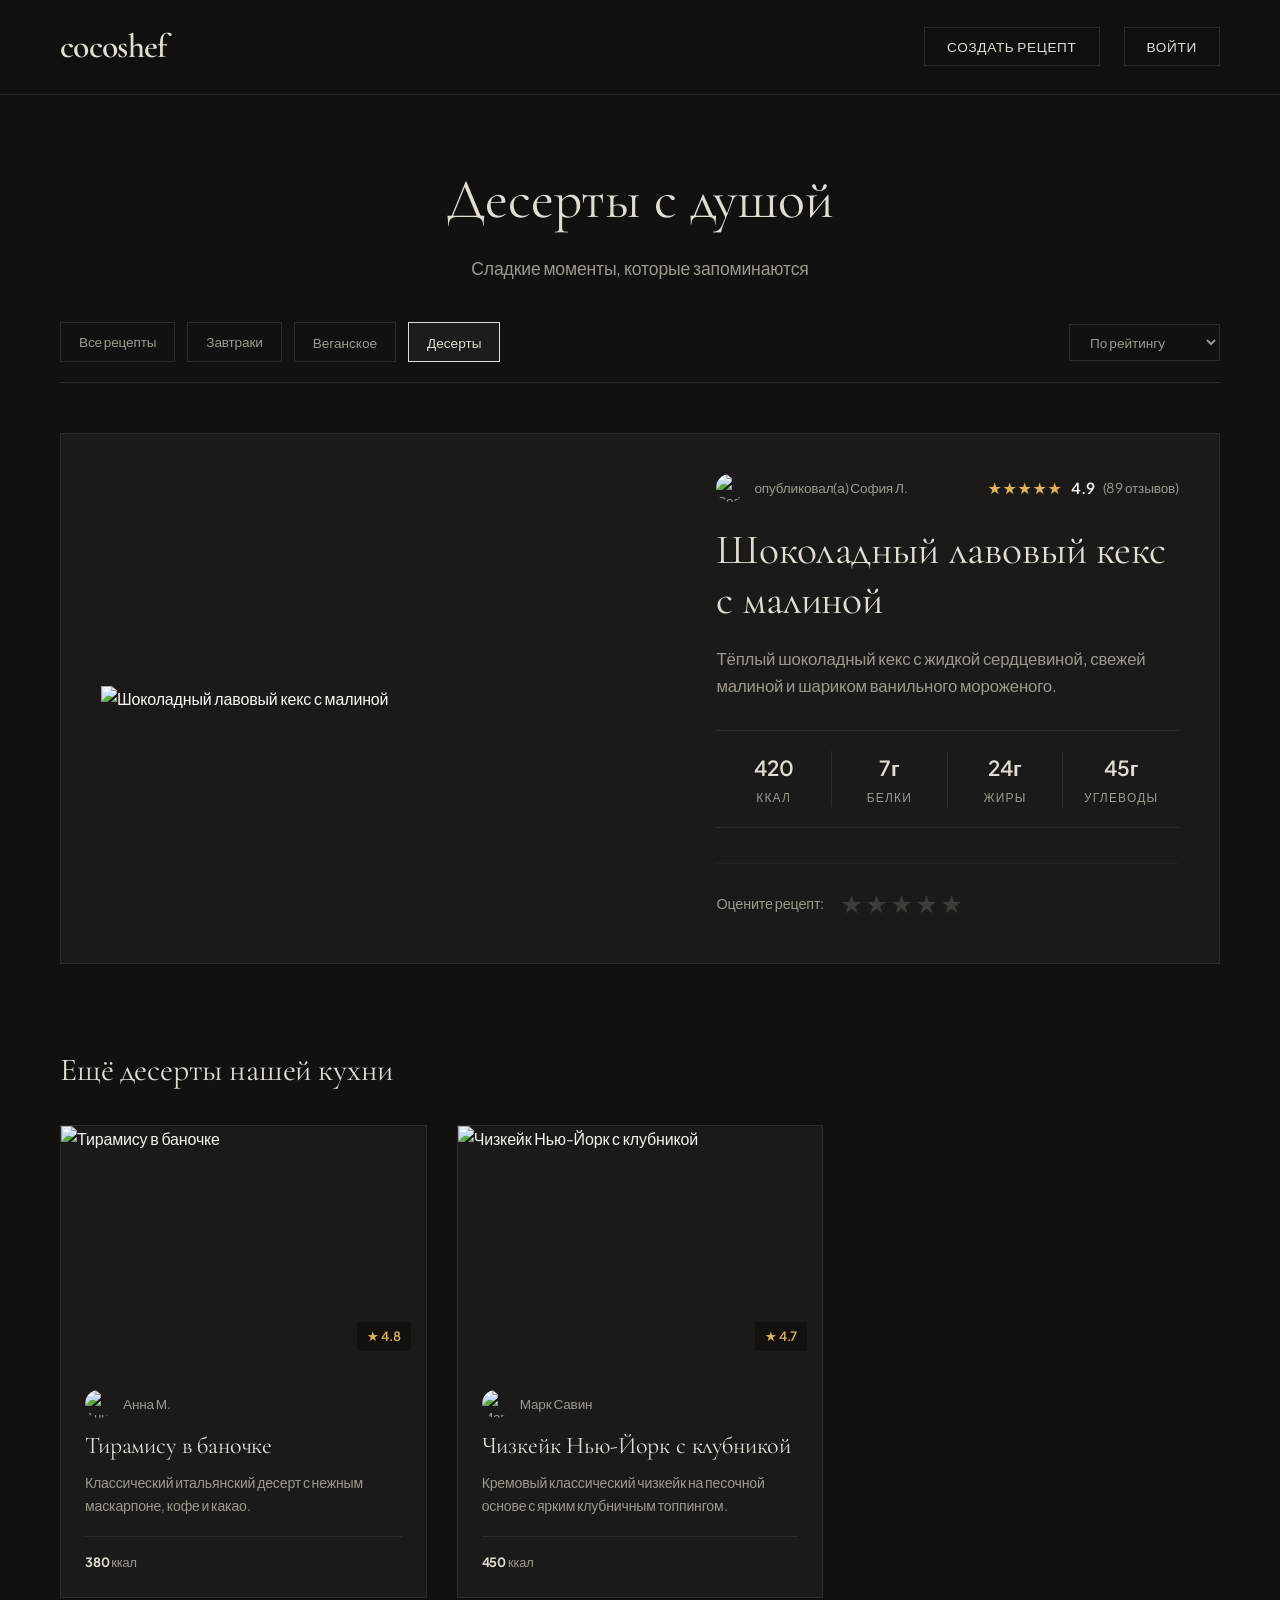
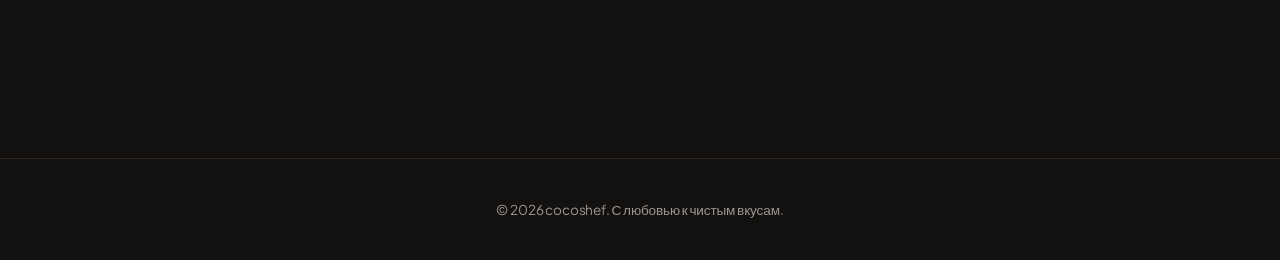
==== src/frontend/deserts.html @ 36ad72a9 "Add files via upload" ====
<!DOCTYPE html>
<html lang="ru">
<head>
    <meta charset="UTF-8">
    <meta name="viewport" content="width=device-width, initial-scale=1.0">
    <title>Десерты — cocoshef</title>

    <link rel="preconnect" href="https://fonts.googleapis.com">
    <link rel="preconnect" href="https://fonts.gstatic.com" crossorigin>
    <link href="https://fonts.googleapis.com/css2?family=Cormorant+Garamond:ital,wght@0,400;0,600;1,400&family=Plus+Jakarta+Sans:wght@300;400;500;600&display=swap" rel="stylesheet">
    <link rel="stylesheet" href="style.css">
</head>
<body>

<header class="header">
    <div class="header-container">
        <a href="main.html" class="logo">cocoshef</a>
        <nav class="nav">

            <a href="#" class="nav-link hidden" id="nav-my-profile">Мой профиль</a>
        </nav>
        <div class="user-actions">
            <button class="btn btn-secondary" id="btn-create-recipe-trigger">Создать рецепт</button>
            <button class="btn btn-secondary" id="auth-trigger-btn">Войти</button>

            <div class="profile-preview hidden" id="profile-block">
                <div class="avatar-container" id="profile-avatar-container"></div>
                <span class="profile-name" id="profile-display-name">Гость</span>
                <button class="logout-btn" id="logout-btn">Выйти</button>
            </div>
        </div>
    </div>
</header>

<main class="main-content">
    <section class="filter-section">
        <h1 class="page-title">Десерты с душой</h1>
        <p class="page-subtitle">Сладкие моменты, которые запоминаются</p>

        <div class="filter-wrapper">
            <div class="filter-group">
                <a href="main.html" class="filter-btn">Все рецепты</a>
                <a href="breakfast.html" class="filter-btn">Завтраки</a>
                <button class="filter-btn">Веганское</button>
                <button class="filter-btn active">Десерты</button>

            </div>
            <div class="sort-select-wrapper">
                <select class="sort-select">
                    <option>По рейтингу</option>
                    <option>Сначала новые</option>
                </select>
            </div>
        </div>
    </section>

    <!-- Главный десерт -->
    <section class="recipe-detail-container" id="featured-dessert-container"></section>

    <!-- Остальные десерты -->
    <section class="similar-section">
        <h3 class="section-divider-title">Ещё десерты нашей кухни</h3>
        <div class="recipe-grid" id="desserts-grid"></div>
    </section>
</main>

<footer class="footer">
    <p>&copy; 2026 cocoshef. С любовью к чистым вкусам.</p>
</footer>

<script>
    const dessertRecipes = [
        {
            id: 201,
            title: "Шоколадный лавовый кекс с малиной",
            description: "Тёплый шоколадный кекс с жидкой сердцевиной, свежей малиной и шариком ванильного мороженого.",
            kbju: { k: 420, b: 7, j: 24, u: 45 },
            image: "https://i.pinimg.com/736x/d1/35/e5/d135e5c8a2bd33c88c1f92a55b0c1d4f.jpg",
            rating: 4.9,
            votes: 89,
            author: { name: "София Л.", login: "sophia", avatar: "https://images.unsplash.com/photo-1494790108377-be9c29b29330?auto=format&fit=crop&q=80&w=100" }
        },
        {
            id: 202,
            title: "Тирамису в баночке",
            description: "Классический итальянский десерт с нежным маскарпоне, кофе и какао.",
            kbju: { k: 380, b: 9, j: 26, u: 32 },
            image: "https://images.unsplash.com/photo-1541781774459-bb2af2f05b55?auto=format&fit=crop&q=80&w=800",
            rating: 4.8,
            votes: 64,
            author: { name: "Анна М.", login: "anna", avatar: "https://images.unsplash.com/photo-1494790108377-be9c29b29330?auto=format&fit=crop&q=80&w=100" }
        },
        {
            id: 203,
            title: "Чизкейк Нью-Йорк с клубникой",
            description: "Кремовый классический чизкейк на песочной основе с ярким клубничным топпингом.",
            kbju: { k: 450, b: 11, j: 32, u: 38 },
            image: "https://images.unsplash.com/photo-1563729784474-77d17bf7d8e0?auto=format&fit=crop&q=80&w=800",
            rating: 4.7,
            votes: 52,
            author: { name: "Марк Савин", login: "mark", avatar: "https://images.unsplash.com/photo-1507003211169-0a1dd7228f2d?auto=format&fit=crop&q=80&w=100" }
        }
    ];

    function getAvatarHtml(user, sizeClass = "avatar") {
        if (user && user.avatar) return `<img src="${user.avatar}" alt="${user.name}" class="${sizeClass}">`;
        const letter = user && user.name ? user.name[0].toUpperCase() : '?';
        return `<div class="${sizeClass} avatar-placeholder">${letter}</div>`;
    }

    function renderDessertsPage() {
        const featuredContainer = document.getElementById('featured-dessert-container');
        const grid = document.getElementById('desserts-grid');
        const featured = dessertRecipes[0];

        featuredContainer.innerHTML = `
               <article class="main-recipe">
        <div class="recipe-hero-image">
            <img src="${featured.image}" alt="${featured.title}">
        </div>
        <div class="recipe-content">
            <div class="recipe-meta-top">
                <a href="#" class="author-badge">
                    ${getAvatarHtml(featured.author, "avatar-sm")}
                    <span>опубликовал(а) ${featured.author.name}</span>
                </a>
                <div class="rating-display">
                    <div class="stars">★★★★★</div>
                    <span class="rating-value">${featured.rating.toFixed(1)}</span>
                    <span class="votes-count">(${featured.votes} отзывов)</span>
                </div>
            </div>

            <h2 class="recipe-title">${featured.title}</h2>
            <p class="recipe-description">${featured.description}</p>

            <div class="kbju-container">
                <div class="kbju-item"><span class="kbju-val">${featured.kbju.k}</span><span class="kbju-label">Ккал</span></div>
                <div class="kbju-item"><span class="kbju-val">${featured.kbju.b}г</span><span class="kbju-label">Белки</span></div>
                <div class="kbju-item"><span class="kbju-val">${featured.kbju.j}г</span><span class="kbju-label">Жиры</span></div>
                <div class="kbju-item"><span class="kbju-val">${featured.kbju.u}г</span><span class="kbju-label">Углеводы</span></div>
            </div>

            <!-- === БЛОК ОЦЕНКИ === -->
            <div class="rate-this" data-recipe-id="${featured.id}">
                <span class="rate-title">Оцените рецепт:</span>
                <div class="star-rating-input">
                    <input type="radio" id="star5-b${featured.id}" name="rate-b${featured.id}" value="5"><label for="star5-b${featured.id}"></label>
                    <input type="radio" id="star4-b${featured.id}" name="rate-b${featured.id}" value="4"><label for="star4-b${featured.id}"></label>
                    <input type="radio" id="star3-b${featured.id}" name="rate-b${featured.id}" value="3"><label for="star3-b${featured.id}"></label>
                    <input type="radio" id="star2-b${featured.id}" name="rate-b${featured.id}" value="2"><label for="star2-b${featured.id}"></label>
                    <input type="radio" id="star1-b${featured.id}" name="rate-b${featured.id}" value="1"><label for="star1-b${featured.id}"></label>
                </div>
            </div>
        </div>
    </article>
            `;

        grid.innerHTML = '';
        dessertRecipes.slice(1).forEach(rec => {
            const card = document.createElement('article');
            card.className = 'recipe-card';
            card.innerHTML = `
                    <div class="card-img-wrapper">
                        <img src="${rec.image}" alt="${rec.title}">
                        <div class="card-rating">★ ${rec.rating.toFixed(1)}</div>
                    </div>
                    <div class="card-body">
                        <div class="author-badge card-author">
                            ${getAvatarHtml(rec.author, "avatar-sm")}
                            <span>${rec.author.name}</span>
                        </div>
                        <h4 class="card-title">${rec.title}</h4>
                        <p class="card-desc">${rec.description}</p>
                        <div class="card-kbju">
                            <span><b>${rec.kbju.k}</b> ккал</span>
                        </div>
                    </div>
                `;
            grid.appendChild(card);
        });



        function setupRatingSystem() {
            const ratingInputs = document.querySelectorAll('.star-rating-input input');
            ratingInputs.forEach(input => {
                // Удаляем старые слушатели, чтобы не дублировались
                input.replaceWith(input.cloneNode(true));
            });

            // Добавляем новые
            document.querySelectorAll('.star-rating-input input').forEach(input => {
                input.addEventListener('change', (e) => {
                    const ratingValue = parseInt(e.target.value);
                    const recipeId = e.target.name.split('-')[1].replace('b',''); // для breakfasts/desserts

                    // Здесь можно добавить логику сохранения рейтинга в localStorage,
                    // но для начала хотя бы покажем, что работает
                    console.log(`Оценка ${ratingValue} для рецепта ${recipeId}`);
                    alert(`Вы поставили ${ratingValue} ★ рецепту!`);
                });
            });
        }
        setupRatingSystem();
    }

    document.addEventListener('DOMContentLoaded', renderDessertsPage);
</script>
</body>
</html>
---- src/frontend/style.css ----
:root {
    --bg-dark: #121110;        /* Глубокий темный трюфель */
    --bg-card: #1c1a18;        /* Мягкий черный для блоков */
    --accent-pastel: #e3dcd2;  /* Теплый пастельный крем */
    --accent-soft: #a7b3a5;    /* Мягкий шалфейный (зеленый) */
    --text-main: #f5f2eb;      /* Сливки (основной текст) */
    --text-muted: #9e978e;    /* Приглушенный песочный */
    --border-color: #2e2a27;   /* Тонкие стильные границы */
    --font-serif: 'Cormorant Garamond', Georgia, serif;
    --font-sans: 'Plus Jakarta Sans', sans-serif;
    --star-gold: #dfb15b;      /* Золото для рейтинга */
}

/* --- СБРОС СТИЛЕЙ --- */
* {
    margin: 0;
    padding: 0;
    box-sizing: border-box;
}

body {
    background-color: var(--bg-dark);
    color: var(--text-main);
    font-family: var(--font-sans);
    line-height: 1.6;
    letter-spacing: -0.01em;
}

/* Класс-помощник для скрытия элементов */
.hidden {
    display: none !important;
}

/* --- КНОПКИ И ССЫЛКИ --- */
a {
    color: inherit;
    text-decoration: none;
    transition: color 0.3s ease;
}

.btn {
    font-family: var(--font-sans);
    padding: 10px 22px;
    border: 1px solid transparent;
    cursor: pointer;
    font-size: 0.85rem;
    letter-spacing: 0.05em;
    text-transform: uppercase;
    transition: all 0.3s ease;
}

.btn-secondary {
    background: transparent;
    color: var(--accent-pastel);
    border-color: var(--border-color);
}

.btn-secondary:hover {
    background: var(--accent-pastel);
    color: var(--bg-dark);
    border-color: var(--accent-pastel);
}

/* --- ШАПКА САЙТА (HEADER) --- */
.header {
    border-bottom: 1px solid var(--border-color);
    position: sticky;
    top: 0;
    background-color: rgba(18, 17, 16, 0.9);
    backdrop-filter: blur(10px);
    z-index: 100;
}

.header-container {
    max-width: 1200px;
    margin: 0 auto;
    padding: 20px;
    display: flex;
    justify-content: space-between;
    align-items: center;
}

.logo {
    font-family: var(--font-serif);
    font-size: 2.1rem;
    font-weight: 600;
    letter-spacing: -0.02em;
    color: var(--accent-pastel);
}

.nav {
    display: flex;
    gap: 32px;
}

.nav-link {
    font-size: 0.9rem;
    color: var(--text-muted);
    font-weight: 500;
}

.nav-link:hover, .nav-link.active {
    color: var(--accent-pastel);
}

.user-actions {
    display: flex;
    align-items: center;
    gap: 24px;
}

/* Блок профиля в шапке */
.profile-preview {
    display: flex;
    align-items: center;
    gap: 12px;
}

.avatar {
    width: 36px;
    height: 36px;
    border-radius: 50%;
    object-fit: cover;
    border: 1px solid var(--border-color);
}

.profile-name {
    font-size: 0.9rem;
    font-weight: 500;
    color: var(--accent-pastel);
}

.logout-btn {
    background: transparent;
    border: none;
    color: var(--text-muted);
    font-size: 0.75rem;
    text-transform: uppercase;
    letter-spacing: 0.05em;
    cursor: pointer;
    transition: color 0.3s;
    padding: 2px 8px;
    border-bottom: 1px dashed var(--border-color);
}

.logout-btn:hover {
    color: #e57373;
    border-bottom-color: #e57373;
}

/* --- СЕКЦИЯ ФИЛЬТРАЦИИ --- */
.main-content {
    max-width: 1200px;
    margin: 0 auto;
    padding: 60px 20px;
}

.page-title {
    font-family: var(--font-serif);
    font-size: 3.5rem;
    font-weight: 400;
    text-align: center;
    margin-bottom: 10px;
    color: var(--accent-pastel);
}

.page-subtitle {
    text-align: center;
    color: var(--text-muted);
    font-size: 1.1rem;
    margin-bottom: 40px;
}

.filter-wrapper {
    display: flex;
    justify-content: space-between;
    align-items: center;
    border-bottom: 1px solid var(--border-color);
    padding-bottom: 20px;
    margin-bottom: 50px;
    flex-wrap: wrap;
    gap: 20px;
}

.filter-group {
    display: flex;
    gap: 12px;
    flex-wrap: wrap;
}

.filter-btn {
    background: transparent;
    border: 1px solid var(--border-color);
    color: var(--text-muted);
    padding: 8px 18px;
    font-size: 0.85rem;
    cursor: pointer;
    font-family: var(--font-sans);
    transition: all 0.25s ease;
}

.filter-btn:hover, .filter-btn.active {
    border-color: var(--accent-pastel);
    color: var(--accent-pastel);
    background-color: rgba(227, 220, 210, 0.05);
}

.sort-select {
    background: var(--bg-dark);
    color: var(--text-muted);
    border: 1px solid var(--border-color);
    padding: 8px 16px;
    font-family: var(--font-sans);
    font-size: 0.85rem;
    outline: none;
    cursor: pointer;
}

/* --- ДЕТАЛЬНАЯ СТРАНИЦА РЕЦЕПТА --- */
.recipe-detail-container {
    margin-bottom: 80px;
}

.main-recipe {
    display: grid;
    grid-template-columns: 1.1fr 0.9fr;
    gap: 50px;
    align-items: center;
    background-color: var(--bg-card);
    border: 1px solid var(--border-color);
    padding: 40px;
}

.recipe-hero-image img {
    width: 100%;
    height: 500px;
    object-fit: cover;
    filter: grayscale(10%) contrast(105%);
}

.recipe-meta-top {
    display: flex;
    justify-content: space-between;
    align-items: center;
    margin-bottom: 24px;
    flex-wrap: wrap;
    gap: 15px;
}

/* Автор рецепта */
.author-badge {
    display: inline-flex;
    align-items: center;
    gap: 10px;
    font-size: 0.85rem;
    color: var(--text-muted);
}

.avatar-sm {
    width: 28px;
    height: 28px;
    border-radius: 50%;
    object-fit: cover;
}

.author-badge:hover span {
    color: var(--accent-pastel);
}

/* Звездный рейтинг */
.rating-display {
    display: flex;
    align-items: center;
    gap: 8px;
}

.stars {
    color: var(--star-gold);
    letter-spacing: 2px;
    font-size: 0.95rem;
}

.rating-value {
    font-weight: 600;
    font-size: 0.95rem;
}

.votes-count {
    color: var(--text-muted);
    font-size: 0.85rem;
}

.recipe-title {
    font-family: var(--font-serif);
    font-size: 2.6rem;
    line-height: 1.2;
    font-weight: 400;
    margin-bottom: 20px;
    color: var(--accent-pastel);
}

.recipe-description {
    color: var(--text-muted);
    font-size: 1.05rem;
    margin-bottom: 30px;
}

/* КБЖУ */
.kbju-container {
    display: grid;
    grid-template-columns: repeat(4, 1fr);
    border-top: 1px solid var(--border-color);
    border-bottom: 1px solid var(--border-color);
    padding: 20px 0;
    margin-bottom: 35px;
    text-align: center;
}

.kbju-item {
    border-right: 1px solid var(--border-color);
}

.kbju-item:last-child {
    border-right: none;
}

.kbju-val {
    display: block;
    font-size: 1.3rem;
    font-weight: 600;
    color: var(--accent-pastel);
}

.kbju-label {
    display: block;
    font-size: 0.75rem;
    text-transform: uppercase;
    color: var(--text-muted);
    letter-spacing: 0.1em;
    margin-top: 4px;
}

/* Оценка (CSS звезды) */
.rate-this {
    display: flex;
    align-items: center;
    gap: 15px;
    border-top: 1px solid rgba(255,255,255,0.03);
    padding-top: 20px;
}

.rate-title {
    font-size: 0.9rem;
    color: var(--text-muted);
}

.star-rating-input {
    display: flex;
    flex-direction: row-reverse;
    justify-content: flex-end;
}

.star-rating-input input {
    display: none;
}

.star-rating-input label {
    font-size: 1.5rem;
    color: #3e3a35;
    cursor: pointer;
    transition: color 0.2s ease;
    padding: 0 2px;
}

.star-rating-input label:before {
    content: "★";
}

.star-rating-input input:checked ~ label,
.star-rating-input label:hover,
.star-rating-input label:hover ~ label {
    color: var(--star-gold);
}

/* --- СЕКЦИЯ ПОХОЖИХ РЕЦЕПТОВ --- */
.similar-section {
    margin-top: 80px;
}

.section-divider-title {
    font-family: var(--font-serif);
    font-size: 2rem;
    font-weight: 400;
    margin-bottom: 30px;
    color: var(--accent-pastel);
}

.recipe-grid {
    display: grid;
    grid-template-columns: repeat(3, 1fr);
    gap: 30px;
}

.recipe-card {
    background-color: var(--bg-card);
    border: 1px solid var(--border-color);
    transition: transform 0.3s ease, border-color 0.3s ease;
}

.recipe-card:hover {
    transform: translateY(-5px);
    border-color: #403b37;
}

.card-img-wrapper {
    position: relative;
    overflow: hidden;
    height: 240px;
}

.card-img-wrapper img {
    width: 100%;
    height: 100%;
    object-fit: cover;
    transition: transform 0.5s ease;
}

.recipe-card:hover .card-img-wrapper img {
    transform: scale(1.05);
}

.card-rating {
    position: absolute;
    bottom: 15px;
    right: 15px;
    background: rgba(18, 17, 16, 0.85);
    padding: 4px 10px;
    font-size: 0.8rem;
    font-weight: 600;
    color: var(--star-gold);
    backdrop-filter: blur(5px);
}

.card-body {
    padding: 24px;
}

.card-author {
    margin-bottom: 12px;
}

.card-title {
    font-family: var(--font-serif);
    font-size: 1.5rem;
    font-weight: 400;
    line-height: 1.3;
    margin-bottom: 10px;
    color: var(--accent-pastel);
}

.card-desc {
    color: var(--text-muted);
    font-size: 0.88rem;
    margin-bottom: 20px;
    display: -webkit-box;
    -webkit-line-clamp: 2;
    -webkit-box-orient: vertical;
    overflow: hidden;
}

.card-kbju {
    border-top: 1px solid var(--border-color);
    padding-top: 15px;
    display: flex;
    justify-content: space-between;
    font-size: 0.8rem;
    color: var(--text-muted);
}

.card-kbju b {
    color: var(--accent-pastel);
}

/* --- СТИЛИ ДЛЯ МОДАЛЬНОГО ОКНА (AUTH MODAL) --- */
.modal-overlay {
    position: fixed;
    top: 0;
    left: 0;
    width: 100%;
    height: 100%;
    background-color: rgba(10, 9, 8, 0.9);
    backdrop-filter: blur(8px);
    display: flex;
    justify-content: center;
    align-items: center;
    z-index: 200;
    transition: opacity 0.3s ease;
}

.modal-card {
    background-color: var(--bg-card);
    border: 1px solid var(--border-color);
    width: 100%;
    max-width: 420px;
    padding: 40px;
    position: relative;
    box-shadow: 0 20px 40px rgba(0, 0, 0, 0.5);
}

.modal-close {
    position: absolute;
    top: 20px;
    right: 20px;
    background: transparent;
    border: none;
    color: var(--text-muted);
    font-size: 1.8rem;
    cursor: pointer;
    line-height: 1;
    transition: color 0.2s;
}

.modal-close:hover {
    color: var(--accent-pastel);
}

.modal-tabs {
    display: flex;
    border-bottom: 1px solid var(--border-color);
    margin-bottom: 30px;
}

.tab-btn {
    flex: 1;
    background: transparent;
    border: none;
    padding: 12px 0;
    color: var(--text-muted);
    font-family: var(--font-sans);
    font-size: 0.9rem;
    font-weight: 500;
    cursor: pointer;
    text-transform: uppercase;
    letter-spacing: 0.05em;
    position: relative;
    transition: color 0.3s;
}

.tab-btn:hover, .tab-btn.active {
    color: var(--accent-pastel);
}

.tab-btn.active::after {
    content: '';
    position: absolute;
    bottom: -1px;
    left: 0;
    width: 100%;
    height: 1px;
    background-color: var(--accent-pastel);
}

/* Формы */
.auth-form {
    display: flex;
    flex-direction: column;
    gap: 20px;
}

.form-group {
    display: flex;
    flex-direction: column;
    gap: 8px;
}

.form-group label {
    font-size: 0.78rem;
    text-transform: uppercase;
    letter-spacing: 0.08em;
    color: var(--text-muted);
}

.form-group input {
    background-color: transparent;
    border: 1px solid var(--border-color);
    color: var(--text-main);
    padding: 12px 16px;
    font-family: var(--font-sans);
    font-size: 0.95rem;
    outline: none;
    transition: border-color 0.3s ease;
}

.form-group input:focus {
    border-color: var(--accent-soft);
}

.btn-submit {
    background-color: var(--accent-pastel);
    color: var(--bg-dark);
    font-weight: 600;
    margin-top: 10px;
}

.btn-submit:hover {
    background-color: var(--text-main);
}

.auth-error-msg {
    color: #e57373;
    background-color: rgba(229, 115, 115, 0.08);
    border: 1px solid rgba(229, 115, 115, 0.2);
    padding: 12px;
    font-size: 0.85rem;
    text-align: center;
    margin-bottom: 20px;
}

/* --- ПОДВАЛ (FOOTER) --- */
.footer {
    border-top: 1px solid var(--border-color);
    padding: 40px 20px;
    text-align: center;
    color: var(--text-muted);
    font-size: 0.85rem;
    margin-top: 100px;
}

/* --- АДАПТИВНОСТЬ (RESPONSIVE) --- */
@media (max-width: 968px) {
    .main-recipe {
        grid-template-columns: 1fr;
        padding: 20px;
    }
    .recipe-hero-image img {
        height: 350px;
    }
    .recipe-grid {
        grid-template-columns: repeat(2, 1fr);
    }
    .page-title {
        font-size: 2.8rem;
    }
}

@media (max-width: 650px) {
    .recipe-grid {
        grid-template-columns: 1fr;
    }
    .header-container {
        flex-direction: column;
        gap: 15px;
    }
    .nav {
        gap: 15px;
    }
}
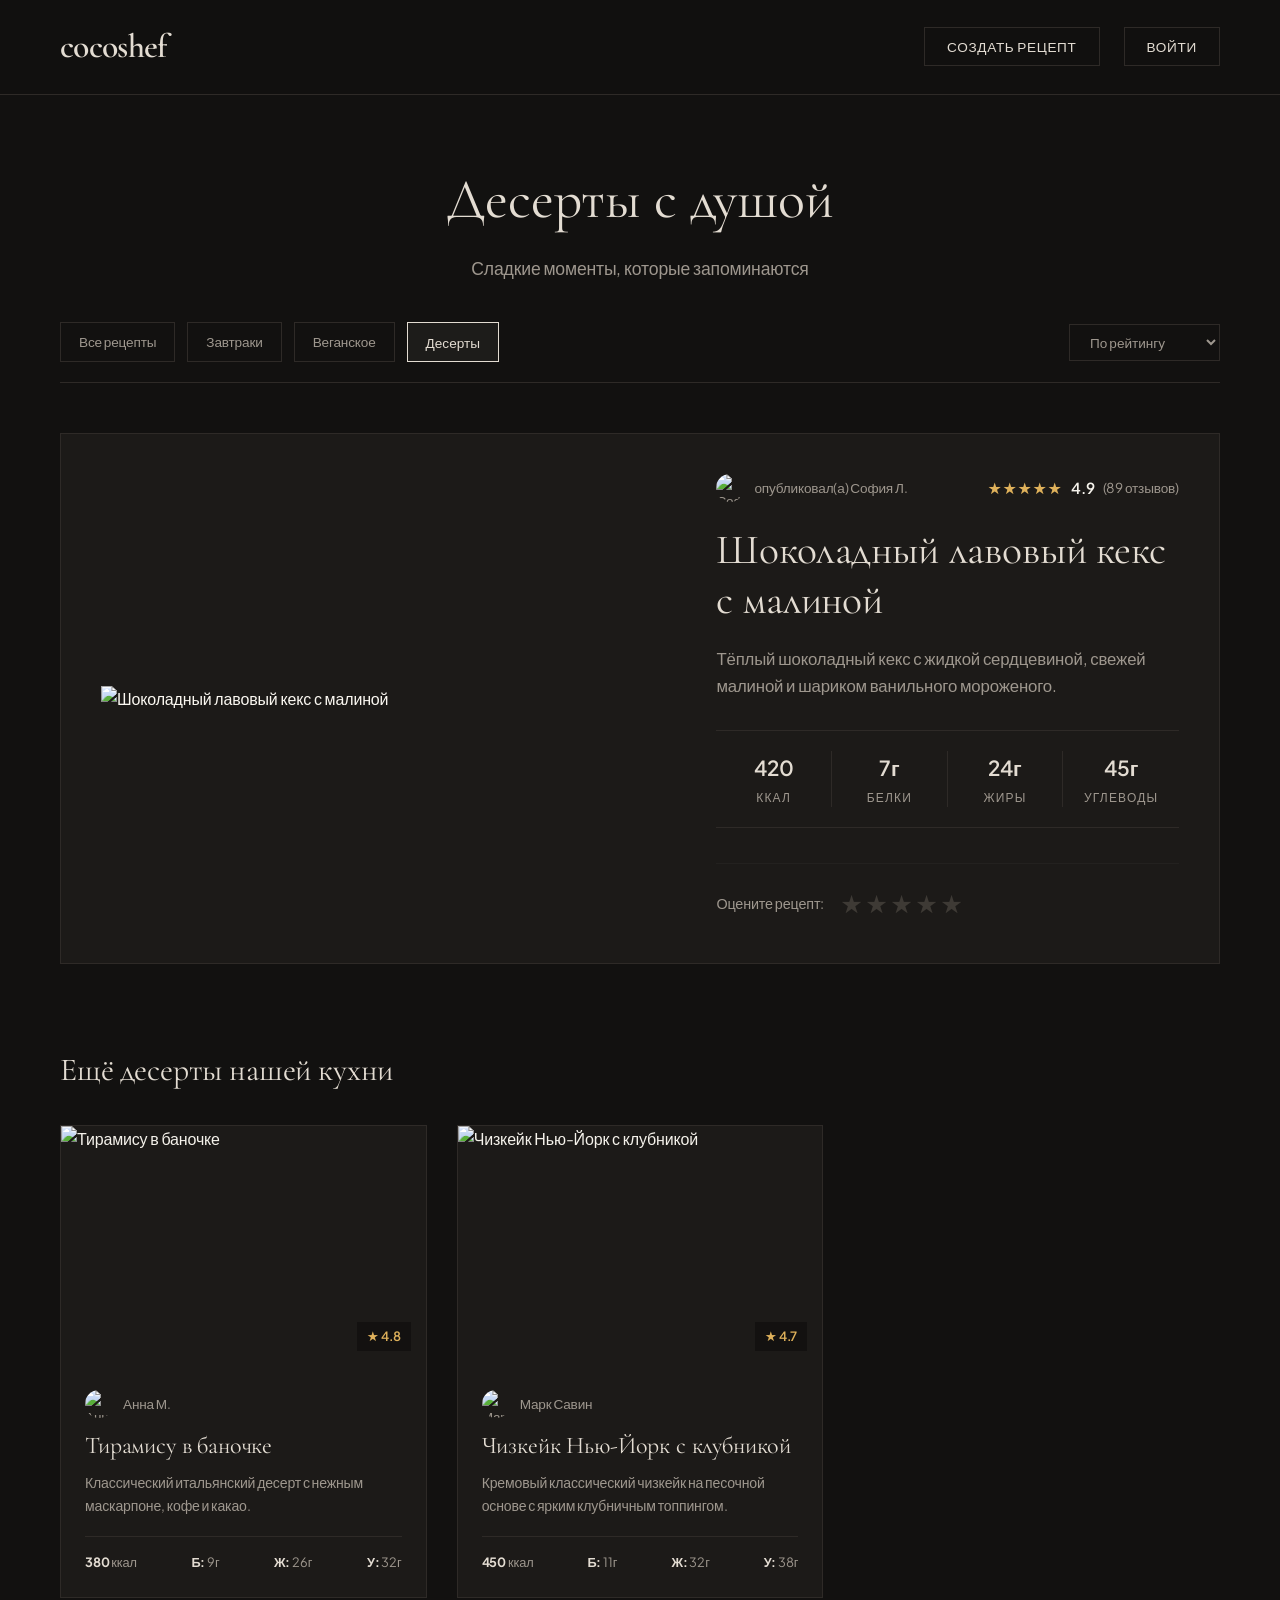
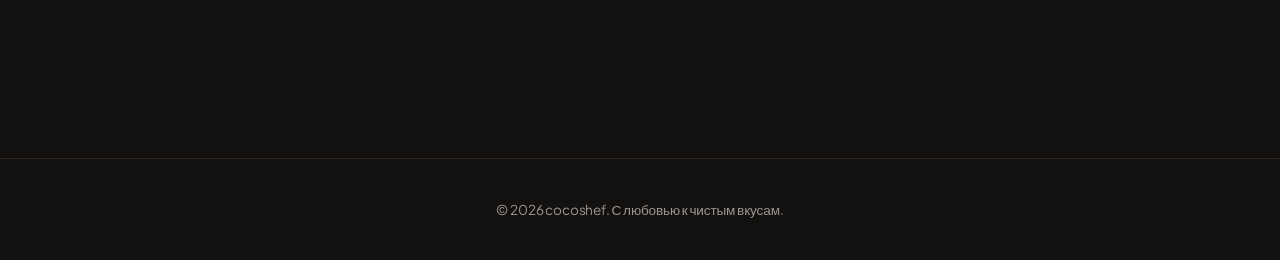
==== commit 97ec4e3f: "Add files via upload" ====
--- a/src/frontend/deserts.html
+++ b/src/frontend/deserts.html
@@ -16,7 +16,6 @@
     <div class="header-container">
         <a href="main.html" class="logo">cocoshef</a>
         <nav class="nav">
-
             <a href="#" class="nav-link hidden" id="nav-my-profile">Мой профиль</a>
         </nav>
         <div class="user-actions">
@@ -41,9 +40,8 @@
             <div class="filter-group">
                 <a href="main.html" class="filter-btn">Все рецепты</a>
                 <a href="breakfast.html" class="filter-btn">Завтраки</a>
-                <button class="filter-btn">Веганское</button>
+                <a href="vegan.html" class="filter-btn">Веганское</a>
                 <button class="filter-btn active">Десерты</button>
-
             </div>
             <div class="sort-select-wrapper">
                 <select class="sort-select">
@@ -54,10 +52,8 @@
         </div>
     </section>
 
-    <!-- Главный десерт -->
     <section class="recipe-detail-container" id="featured-dessert-container"></section>
 
-    <!-- Остальные десерты -->
     <section class="similar-section">
         <h3 class="section-divider-title">Ещё десерты нашей кухни</h3>
         <div class="recipe-grid" id="desserts-grid"></div>
@@ -68,99 +64,428 @@
     <p>&copy; 2026 cocoshef. С любовью к чистым вкусам.</p>
 </footer>
 
+<!-- МОДАЛЬНОЕ ОКНО АВТОРИЗАЦИИ / РЕГИСТРАЦИИ -->
+<div class="modal-overlay hidden" id="auth-modal">
+    <div class="modal-card">
+        <button class="modal-close" id="modal-close-btn">&times;</button>
+        <div class="modal-tabs">
+            <button class="tab-btn active" id="tab-login">Вход</button>
+            <button class="tab-btn" id="tab-register">Регистрация</button>
+        </div>
+
+        <div class="auth-error-msg hidden" id="auth-error">Неверный логин или пароль</div>
+
+        <form id="login-form" class="auth-form">
+            <div class="form-group">
+                <label>Логин (никнейм)</label>
+                <input type="text" id="login-username" required placeholder="Введите логин">
+            </div>
+            <div class="form-group">
+                <label>Пароль</label>
+                <input type="password" id="login-password" required placeholder="Ваш пароль">
+            </div>
+            <button type="submit" class="btn btn-submit">Войти на сайт</button>
+        </form>
+
+        <form id="register-form" class="auth-form hidden">
+            <div class="form-group">
+                <label>Ваше имя</label>
+                <input type="text" id="reg-name" required placeholder="Имя для отображения">
+            </div>
+            <div class="form-group">
+                <label>Логин</label>
+                <input type="text" id="reg-username" required placeholder="Уникальный никнейм">
+            </div>
+            <div class="form-group">
+                <label>Пароль</label>
+                <input type="password" id="reg-password" required minlength="4" placeholder="Минимум 4 символа">
+            </div>
+            <div class="form-group">
+                <label>Аватар (необязательно)</label>
+                <div class="file-upload-wrapper">
+                    <input type="file" id="reg-avatar" accept="image/*">
+                    <span class="file-custom-btn">Выбрать файл</span>
+                    <span class="file-name-display" id="avatar-file-name">Файл не выбран</span>
+                </div>
+                <div class="avatar-preview-box hidden" id="avatar-preview-container">
+                    <img id="avatar-preview" src="" alt="Предпросмотр">
+                </div>
+            </div>
+            <button type="submit" class="btn btn-submit">Зарегистрироваться</button>
+        </form>
+    </div>
+</div>
+
+<!-- МОДАЛЬНОЕ ОКНО СОЗДАНИЯ РЕЦЕПТА -->
+<div class="modal-overlay hidden" id="recipe-modal">
+    <div class="modal-card modal-large">
+        <button class="modal-close" id="recipe-modal-close-btn">&times;</button>
+        <h2 class="modal-title-aesthetic">Новый рецепт</h2>
+        <p class="modal-subtitle-aesthetic">Поделитесь вашим кулинарным искусством</p>
+
+        <form id="create-recipe-form" class="auth-form">
+            <div class="form-group">
+                <label>Название блюда</label>
+                <input type="text" id="rec-title" required placeholder="Например: Пряный тыквенный суп">
+            </div>
+
+            <div class="form-group">
+                <label>Описание и способ приготовления</label>
+                <textarea id="rec-desc" required placeholder="Опишите процесс приготовления, детали подачи и ваши секреты..."></textarea>
+            </div>
+
+            <div class="kbju-inputs-row">
+                <div class="form-group">
+                    <label>Калории (ккал)</label>
+                    <input type="number" id="rec-kcal" required placeholder="0">
+                </div>
+                <div class="form-group">
+                    <label>Белки (г)</label>
+                    <input type="number" id="rec-b" required placeholder="0">
+                </div>
+                <div class="form-group">
+                    <label>Жиры (г)</label>
+                    <input type="number" id="rec-j" required placeholder="0">
+                </div>
+                <div class="form-group">
+                    <label>Углеводы (г)</label>
+                    <input type="number" id="rec-u" required placeholder="0">
+                </div>
+            </div>
+
+            <div class="form-group">
+                <label>Фотография готового блюда</label>
+                <div class="file-upload-wrapper">
+                    <input type="file" id="rec-image" accept="image/*" required>
+                    <span class="file-custom-btn">Загрузить фото</span>
+                    <span class="file-name-display" id="recipe-file-name">Файл не выбран</span>
+                </div>
+                <div class="recipe-preview-box hidden" id="recipe-preview-container">
+                    <img id="recipe-preview" src="" alt="Готовое блюдо">
+                </div>
+            </div>
+
+            <button type="submit" class="btn btn-submit">Опубликовать в cocoshef</button>
+        </form>
+    </div>
+</div>
+
 <script>
-    const dessertRecipes = [
-        {
-            id: 201,
-            title: "Шоколадный лавовый кекс с малиной",
-            description: "Тёплый шоколадный кекс с жидкой сердцевиной, свежей малиной и шариком ванильного мороженого.",
-            kbju: { k: 420, b: 7, j: 24, u: 45 },
-            image: "https://i.pinimg.com/736x/d1/35/e5/d135e5c8a2bd33c88c1f92a55b0c1d4f.jpg",
-            rating: 4.9,
-            votes: 89,
-            author: { name: "София Л.", login: "sophia", avatar: "https://images.unsplash.com/photo-1494790108377-be9c29b29330?auto=format&fit=crop&q=80&w=100" }
-        },
-        {
-            id: 202,
-            title: "Тирамису в баночке",
-            description: "Классический итальянский десерт с нежным маскарпоне, кофе и какао.",
-            kbju: { k: 380, b: 9, j: 26, u: 32 },
-            image: "https://images.unsplash.com/photo-1541781774459-bb2af2f05b55?auto=format&fit=crop&q=80&w=800",
-            rating: 4.8,
-            votes: 64,
-            author: { name: "Анна М.", login: "anna", avatar: "https://images.unsplash.com/photo-1494790108377-be9c29b29330?auto=format&fit=crop&q=80&w=100" }
-        },
-        {
-            id: 203,
-            title: "Чизкейк Нью-Йорк с клубникой",
-            description: "Кремовый классический чизкейк на песочной основе с ярким клубничным топпингом.",
-            kbju: { k: 450, b: 11, j: 32, u: 38 },
-            image: "https://images.unsplash.com/photo-1563729784474-77d17bf7d8e0?auto=format&fit=crop&q=80&w=800",
-            rating: 4.7,
-            votes: 52,
-            author: { name: "Марк Савин", login: "mark", avatar: "https://images.unsplash.com/photo-1507003211169-0a1dd7228f2d?auto=format&fit=crop&q=80&w=100" }
+    document.addEventListener('DOMContentLoaded', () => {
+        // ================= ДАННЫЕ ДЕСЕРТОВ =================
+        const dessertRecipes = [
+            {
+                id: 201,
+                title: "Шоколадный лавовый кекс с малиной",
+                description: "Тёплый шоколадный кекс с жидкой сердцевиной, свежей малиной и шариком ванильного мороженого.",
+                kbju: { k: 420, b: 7, j: 24, u: 45 },
+                image: "https://i.pinimg.com/736x/d1/35/e5/d135e5c8a2bd33c88c1f92a55b0c1d4f.jpg",
+                rating: 4.9,
+                votes: 89,
+                author: { name: "София Л.", login: "sophia", avatar: "https://images.unsplash.com/photo-1494790108377-be9c29b29330?auto=format&fit=crop&q=80&w=100" }
+            },
+            {
+                id: 202,
+                title: "Тирамису в баночке",
+                description: "Классический итальянский десерт с нежным маскарпоне, кофе и какао.",
+                kbju: { k: 380, b: 9, j: 26, u: 32 },
+                image: "https://images.unsplash.com/photo-1541781774459-bb2af2f05b55?auto=format&fit=crop&q=80&w=800",
+                rating: 4.8,
+                votes: 64,
+                author: { name: "Анна М.", login: "anna", avatar: "https://images.unsplash.com/photo-1494790108377-be9c29b29330?auto=format&fit=crop&q=80&w=100" }
+            },
+            {
+                id: 203,
+                title: "Чизкейк Нью-Йорк с клубникой",
+                description: "Кремовый классический чизкейк на песочной основе с ярким клубничным топпингом.",
+                kbju: { k: 450, b: 11, j: 32, u: 38 },
+                image: "https://images.unsplash.com/photo-1563729784474-77d17bf7d8e0?auto=format&fit=crop&q=80&w=800",
+                rating: 4.7,
+                votes: 52,
+                author: { name: "Марк Савин", login: "mark", avatar: "https://images.unsplash.com/photo-1507003211169-0a1dd7228f2d?auto=format&fit=crop&q=80&w=100" }
+            }
+        ];
+
+        // ================= ЭЛЕМЕНТЫ =================
+        const authTriggerBtn = document.getElementById('auth-trigger-btn');
+        const profileBlock = document.getElementById('profile-block');
+        const profileDisplayName = document.getElementById('profile-display-name');
+        const profileAvatarContainer = document.getElementById('profile-avatar-container');
+        const logoutBtn = document.getElementById('logout-btn');
+        const navMyProfile = document.getElementById('nav-my-profile');
+
+        const authModal = document.getElementById('auth-modal');
+        const modalCloseBtn = document.getElementById('modal-close-btn');
+        const tabLogin = document.getElementById('tab-login');
+        const tabRegister = document.getElementById('tab-register');
+        const loginForm = document.getElementById('login-form');
+        const registerForm = document.getElementById('register-form');
+        const authError = document.getElementById('auth-error');
+
+        const regAvatarInput = document.getElementById('reg-avatar');
+        const avatarFileName = document.getElementById('avatar-file-name');
+        const avatarPreviewContainer = document.getElementById('avatar-preview-container');
+        const avatarPreview = document.getElementById('avatar-preview');
+        let base64Avatar = "";
+
+        const btnCreateRecipeTrigger = document.getElementById('btn-create-recipe-trigger');
+        const recipeModal = document.getElementById('recipe-modal');
+        const recipeModalCloseBtn = document.getElementById('recipe-modal-close-btn');
+        const createRecipeForm = document.getElementById('create-recipe-form');
+        const recImageInput = document.getElementById('rec-image');
+        const recipeFileName = document.getElementById('recipe-file-name');
+        const recipePreviewContainer = document.getElementById('recipe-preview-container');
+        const recipePreview = document.getElementById('recipe-preview');
+        let base64RecipeImg = "";
+
+        // ================= АВАТАРКИ =================
+        function getAvatarHtml(user, sizeClass = "avatar") {
+            if (user && user.avatar) {
+                return `<img src="${user.avatar}" alt="${user.name}" class="${sizeClass}">`;
+            }
+            const firstLetter = user && user.name ? user.name.charAt(0).toUpperCase() : '?';
+            return `<div class="${sizeClass} avatar-placeholder">${firstLetter}</div>`;
         }
-    ];
-
-    function getAvatarHtml(user, sizeClass = "avatar") {
-        if (user && user.avatar) return `<img src="${user.avatar}" alt="${user.name}" class="${sizeClass}">`;
-        const letter = user && user.name ? user.name[0].toUpperCase() : '?';
-        return `<div class="${sizeClass} avatar-placeholder">${letter}</div>`;
-    }
-
-    function renderDessertsPage() {
-        const featuredContainer = document.getElementById('featured-dessert-container');
-        const grid = document.getElementById('desserts-grid');
-        const featured = dessertRecipes[0];
-
-        featuredContainer.innerHTML = `
-               <article class="main-recipe">
-        <div class="recipe-hero-image">
-            <img src="${featured.image}" alt="${featured.title}">
-        </div>
-        <div class="recipe-content">
-            <div class="recipe-meta-top">
-                <a href="#" class="author-badge">
-                    ${getAvatarHtml(featured.author, "avatar-sm")}
-                    <span>опубликовал(а) ${featured.author.name}</span>
-                </a>
-                <div class="rating-display">
-                    <div class="stars">★★★★★</div>
-                    <span class="rating-value">${featured.rating.toFixed(1)}</span>
-                    <span class="votes-count">(${featured.votes} отзывов)</span>
-                </div>
-            </div>
-
-            <h2 class="recipe-title">${featured.title}</h2>
-            <p class="recipe-description">${featured.description}</p>
-
-            <div class="kbju-container">
-                <div class="kbju-item"><span class="kbju-val">${featured.kbju.k}</span><span class="kbju-label">Ккал</span></div>
-                <div class="kbju-item"><span class="kbju-val">${featured.kbju.b}г</span><span class="kbju-label">Белки</span></div>
-                <div class="kbju-item"><span class="kbju-val">${featured.kbju.j}г</span><span class="kbju-label">Жиры</span></div>
-                <div class="kbju-item"><span class="kbju-val">${featured.kbju.u}г</span><span class="kbju-label">Углеводы</span></div>
-            </div>
-
-            <!-- === БЛОК ОЦЕНКИ === -->
-            <div class="rate-this" data-recipe-id="${featured.id}">
-                <span class="rate-title">Оцените рецепт:</span>
-                <div class="star-rating-input">
-                    <input type="radio" id="star5-b${featured.id}" name="rate-b${featured.id}" value="5"><label for="star5-b${featured.id}"></label>
-                    <input type="radio" id="star4-b${featured.id}" name="rate-b${featured.id}" value="4"><label for="star4-b${featured.id}"></label>
-                    <input type="radio" id="star3-b${featured.id}" name="rate-b${featured.id}" value="3"><label for="star3-b${featured.id}"></label>
-                    <input type="radio" id="star2-b${featured.id}" name="rate-b${featured.id}" value="2"><label for="star2-b${featured.id}"></label>
-                    <input type="radio" id="star1-b${featured.id}" name="rate-b${featured.id}" value="1"><label for="star1-b${featured.id}"></label>
-                </div>
-            </div>
-        </div>
-    </article>
+
+        // ================= АВТОРИЗАЦИЯ =================
+        function checkAuth() {
+            const currentUser = JSON.parse(localStorage.getItem('currentUser'));
+            if (currentUser) {
+                authTriggerBtn.classList.add('hidden');
+                profileBlock.classList.remove('hidden');
+                navMyProfile.classList.remove('hidden');
+                profileDisplayName.textContent = currentUser.name;
+                profileAvatarContainer.innerHTML = getAvatarHtml(currentUser, "avatar");
+            } else {
+                authTriggerBtn.classList.remove('hidden');
+                profileBlock.classList.add('hidden');
+                navMyProfile.classList.add('hidden');
+            }
+        }
+
+        authTriggerBtn.addEventListener('click', () => {
+            authModal.classList.remove('hidden');
+            switchTab('login');
+        });
+
+        modalCloseBtn.addEventListener('click', () => authModal.classList.add('hidden'));
+
+        function switchTab(type) {
+            authError.classList.add('hidden');
+            if (type === 'login') {
+                tabLogin.classList.add('active');
+                tabRegister.classList.remove('active');
+                loginForm.classList.remove('hidden');
+                registerForm.classList.add('hidden');
+            } else {
+                tabRegister.classList.add('active');
+                tabLogin.classList.remove('active');
+                registerForm.classList.remove('hidden');
+                loginForm.classList.add('hidden');
+            }
+        }
+
+        tabLogin.addEventListener('click', () => switchTab('login'));
+        tabRegister.addEventListener('click', () => switchTab('register'));
+
+        regAvatarInput.addEventListener('change', (e) => {
+            const file = e.target.files[0];
+            if (file) {
+                avatarFileName.textContent = file.name;
+                const reader = new FileReader();
+                reader.onload = function(evt) {
+                    base64Avatar = evt.target.result;
+                    avatarPreview.src = base64Avatar;
+                    avatarPreviewContainer.classList.remove('hidden');
+                };
+                reader.readAsDataURL(file);
+            } else {
+                avatarFileName.textContent = "Файл не выбран";
+                avatarPreviewContainer.classList.add('hidden');
+                base64Avatar = "";
+            }
+        });
+
+        loginForm.addEventListener('submit', (e) => {
+            e.preventDefault();
+            const usernameVal = document.getElementById('login-username').value.trim();
+            const passwordVal = document.getElementById('login-password').value;
+
+            const users = JSON.parse(localStorage.getItem('users')) || [];
+            const foundUser = users.find(u => u.login.toLowerCase() === usernameVal.toLowerCase() && u.password === passwordVal);
+
+            if (foundUser) {
+                localStorage.setItem('currentUser', JSON.stringify(foundUser));
+                checkAuth();
+                authModal.classList.add('hidden');
+                loginForm.reset();
+            } else {
+                authError.textContent = 'Неверный логин или пароль';
+                authError.classList.remove('hidden');
+            }
+        });
+
+        registerForm.addEventListener('submit', (e) => {
+            e.preventDefault();
+            const nameVal = document.getElementById('reg-name').value.trim();
+            const usernameVal = document.getElementById('reg-username').value.trim();
+            const passwordVal = document.getElementById('reg-password').value;
+
+            const users = JSON.parse(localStorage.getItem('users')) || [];
+            const userExists = users.some(u => u.login.toLowerCase() === usernameVal.toLowerCase());
+
+            if (userExists) {
+                authError.textContent = 'Этот логин уже занят!';
+                authError.classList.remove('hidden');
+            } else {
+                const newUser = {
+                    name: nameVal,
+                    login: usernameVal,
+                    password: passwordVal,
+                    avatar: base64Avatar || null
+                };
+                users.push(newUser);
+                localStorage.setItem('users', JSON.stringify(users));
+
+                localStorage.setItem('currentUser', JSON.stringify(newUser));
+                checkAuth();
+                authModal.classList.add('hidden');
+                registerForm.reset();
+                avatarFileName.textContent = "Файл не выбран";
+                avatarPreviewContainer.classList.add('hidden');
+                base64Avatar = "";
+            }
+        });
+
+        logoutBtn.addEventListener('click', () => {
+            localStorage.removeItem('currentUser');
+            checkAuth();
+        });
+
+        // ================= СОЗДАНИЕ РЕЦЕПТА =================
+        btnCreateRecipeTrigger.addEventListener('click', () => {
+            const currentUser = localStorage.getItem('currentUser');
+            if (!currentUser) {
+                authModal.classList.remove('hidden');
+                switchTab('login');
+            } else {
+                recipeModal.classList.remove('hidden');
+            }
+        });
+
+        recipeModalCloseBtn.addEventListener('click', () => recipeModal.classList.add('hidden'));
+
+        recImageInput.addEventListener('change', (e) => {
+            const file = e.target.files[0];
+            if (file) {
+                recipeFileName.textContent = file.name;
+                const reader = new FileReader();
+                reader.onload = function(evt) {
+                    base64RecipeImg = evt.target.result;
+                    recipePreview.src = base64RecipeImg;
+                    recipePreviewContainer.classList.remove('hidden');
+                };
+                reader.readAsDataURL(file);
+            } else {
+                recipeFileName.textContent = "Файл не выбран";
+                recipePreviewContainer.classList.add('hidden');
+                base64RecipeImg = "";
+            }
+        });
+
+        createRecipeForm.addEventListener('submit', (e) => {
+            e.preventDefault();
+            const currentUser = JSON.parse(localStorage.getItem('currentUser'));
+            if (!currentUser) return;
+
+            const title = document.getElementById('rec-title').value.trim();
+            const desc = document.getElementById('rec-desc').value.trim();
+            const kcal = parseInt(document.getElementById('rec-kcal').value);
+            const b = parseInt(document.getElementById('rec-b').value);
+            const j = parseInt(document.getElementById('rec-j').value);
+            const u = parseInt(document.getElementById('rec-u').value);
+
+            const newRecipeObj = {
+                id: Date.now(),
+                title: title,
+                description: desc,
+                kbju: { k: kcal, b: b, j: j, u: u },
+                image: base64RecipeImg,
+                rating: 5.0,
+                votes: 1,
+                author: {
+                    name: currentUser.name,
+                    login: currentUser.login,
+                    avatar: currentUser.avatar
+                }
+            };
+
+            const allRecipes = JSON.parse(localStorage.getItem('recipes')) || [];
+            allRecipes.unshift(newRecipeObj);
+            localStorage.setItem('recipes', JSON.stringify(allRecipes));
+
+            createRecipeForm.reset();
+            recipeFileName.textContent = "Файл не выбран";
+            recipePreviewContainer.classList.add('hidden');
+            base64RecipeImg = "";
+            recipeModal.classList.add('hidden');
+
+            renderDessertsPage();
+        });
+
+        // ================= РЕНДЕРИНГ =================
+        function renderDessertsPage() {
+            const featuredContainer = document.getElementById('featured-dessert-container');
+            const grid = document.getElementById('desserts-grid');
+            const featured = dessertRecipes[0];
+
+            featuredContainer.innerHTML = `
+                <article class="main-recipe">
+                    <div class="recipe-hero-image">
+                        <img src="${featured.image}" alt="${featured.title}">
+                    </div>
+                    <div class="recipe-content">
+                        <div class="recipe-meta-top">
+                            <a href="#" class="author-badge">
+                                ${getAvatarHtml(featured.author, "avatar-sm")}
+                                <span>опубликовал(а) ${featured.author.name}</span>
+                            </a>
+                            <div class="rating-display">
+                                <div class="stars">★★★★★</div>
+                                <span class="rating-value">${featured.rating.toFixed(1)}</span>
+                                <span class="votes-count">(${featured.votes} отзывов)</span>
+                            </div>
+                        </div>
+
+                        <h2 class="recipe-title">${featured.title}</h2>
+                        <p class="recipe-description">${featured.description}</p>
+
+                        <div class="kbju-container">
+                            <div class="kbju-item"><span class="kbju-val">${featured.kbju.k}</span><span class="kbju-label">Ккал</span></div>
+                            <div class="kbju-item"><span class="kbju-val">${featured.kbju.b}г</span><span class="kbju-label">Белки</span></div>
+                            <div class="kbju-item"><span class="kbju-val">${featured.kbju.j}г</span><span class="kbju-label">Жиры</span></div>
+                            <div class="kbju-item"><span class="kbju-val">${featured.kbju.u}г</span><span class="kbju-label">Углеводы</span></div>
+                        </div>
+
+                        <div class="rate-this" data-recipe-id="${featured.id}">
+                            <span class="rate-title">Оцените рецепт:</span>
+                            <div class="star-rating-input">
+                                <input type="radio" id="star5-d${featured.id}" name="rate-d${featured.id}" value="5"><label for="star5-d${featured.id}"></label>
+                                <input type="radio" id="star4-d${featured.id}" name="rate-d${featured.id}" value="4"><label for="star4-d${featured.id}"></label>
+                                <input type="radio" id="star3-d${featured.id}" name="rate-d${featured.id}" value="3"><label for="star3-d${featured.id}"></label>
+                                <input type="radio" id="star2-d${featured.id}" name="rate-d${featured.id}" value="2"><label for="star2-d${featured.id}"></label>
+                                <input type="radio" id="star1-d${featured.id}" name="rate-d${featured.id}" value="1"><label for="star1-d${featured.id}"></label>
+                            </div>
+                        </div>
+                    </div>
+                </article>
             `;
 
-        grid.innerHTML = '';
-        dessertRecipes.slice(1).forEach(rec => {
-            const card = document.createElement('article');
-            card.className = 'recipe-card';
-            card.innerHTML = `
+            grid.innerHTML = '';
+            dessertRecipes.slice(1).forEach(rec => {
+                const card = document.createElement('article');
+                card.className = 'recipe-card';
+                card.innerHTML = `
                     <div class="card-img-wrapper">
                         <img src="${rec.image}" alt="${rec.title}">
                         <div class="card-rating">★ ${rec.rating.toFixed(1)}</div>
@@ -174,38 +499,32 @@
                         <p class="card-desc">${rec.description}</p>
                         <div class="card-kbju">
                             <span><b>${rec.kbju.k}</b> ккал</span>
+                            <span><b>Б:</b> ${rec.kbju.b}г</span>
+                            <span><b>Ж:</b> ${rec.kbju.j}г</span>
+                            <span><b>У:</b> ${rec.kbju.u}г</span>
                         </div>
                     </div>
                 `;
-            grid.appendChild(card);
-        });
-
-
+                grid.appendChild(card);
+            });
+
+            setupRatingSystem();
+        }
 
         function setupRatingSystem() {
-            const ratingInputs = document.querySelectorAll('.star-rating-input input');
-            ratingInputs.forEach(input => {
-                // Удаляем старые слушатели, чтобы не дублировались
-                input.replaceWith(input.cloneNode(true));
-            });
-
-            // Добавляем новые
             document.querySelectorAll('.star-rating-input input').forEach(input => {
                 input.addEventListener('change', (e) => {
                     const ratingValue = parseInt(e.target.value);
-                    const recipeId = e.target.name.split('-')[1].replace('b',''); // для breakfasts/desserts
-
-                    // Здесь можно добавить логику сохранения рейтинга в localStorage,
-                    // но для начала хотя бы покажем, что работает
+                    const recipeId = e.target.name.split('-')[1].replace('d', '');
                     console.log(`Оценка ${ratingValue} для рецепта ${recipeId}`);
                     alert(`Вы поставили ${ratingValue} ★ рецепту!`);
                 });
             });
         }
-        setupRatingSystem();
-    }
-
-    document.addEventListener('DOMContentLoaded', renderDessertsPage);
+
+        checkAuth();
+        renderDessertsPage();
+    });
 </script>
 </body>
 </html>
--- a/src/frontend/style.css
+++ b/src/frontend/style.css
@@ -1,4 +1,3 @@
-
 :root {
     --bg-dark: #121110;        /* Глубокий темный трюфель */
     --bg-card: #1c1a18;        /* Мягкий черный для блоков */
@@ -657,4 +656,63 @@
     }
 }
 
-
+/* ===== НОВЫЕ СТИЛИ ДЛЯ ВЕГАН-СТРАНИЦЫ ===== */
+/* Дополнительные стили для карточек веган-рецептов */
+#vegan-grid .recipe-card .card-kbju {
+    display: flex;
+    flex-wrap: wrap;
+    gap: 8px 12px;
+}
+
+#vegan-grid .recipe-card .card-kbju span {
+    font-size: 0.8rem;
+}
+
+/* Адаптив для веган-сетки */
+@media (max-width: 968px) {
+    #vegan-grid {
+        grid-template-columns: repeat(2, 1fr);
+    }
+}
+
+@media (max-width: 650px) {
+    #vegan-grid {
+        grid-template-columns: 1fr;
+    }
+}
+
+/* Стили для заглушки аватара (если вдруг понадобится) */
+.avatar-placeholder {
+    display: flex;
+    align-items: center;
+    justify-content: center;
+    background: var(--border-color);
+    color: var(--accent-pastel);
+    font-family: var(--font-serif);
+    font-weight: 600;
+}
+
+.avatar-placeholder.avatar-sm {
+    width: 28px;
+    height: 28px;
+    border-radius: 50%;
+    font-size: 12px;
+}
+
+/* Для больших аватаров в профиле */
+.profile-avatar-large {
+    width: 120px;
+    height: 120px;
+    border-radius: 50%;
+    object-fit: cover;
+    border: 2px solid var(--border-color);
+}
+
+.avatar-placeholder.profile-avatar-large {
+    width: 120px;
+    height: 120px;
+    border-radius: 50%;
+    font-size: 48px;
+    background: var(--border-color);
+    color: var(--accent-pastel);
+}
